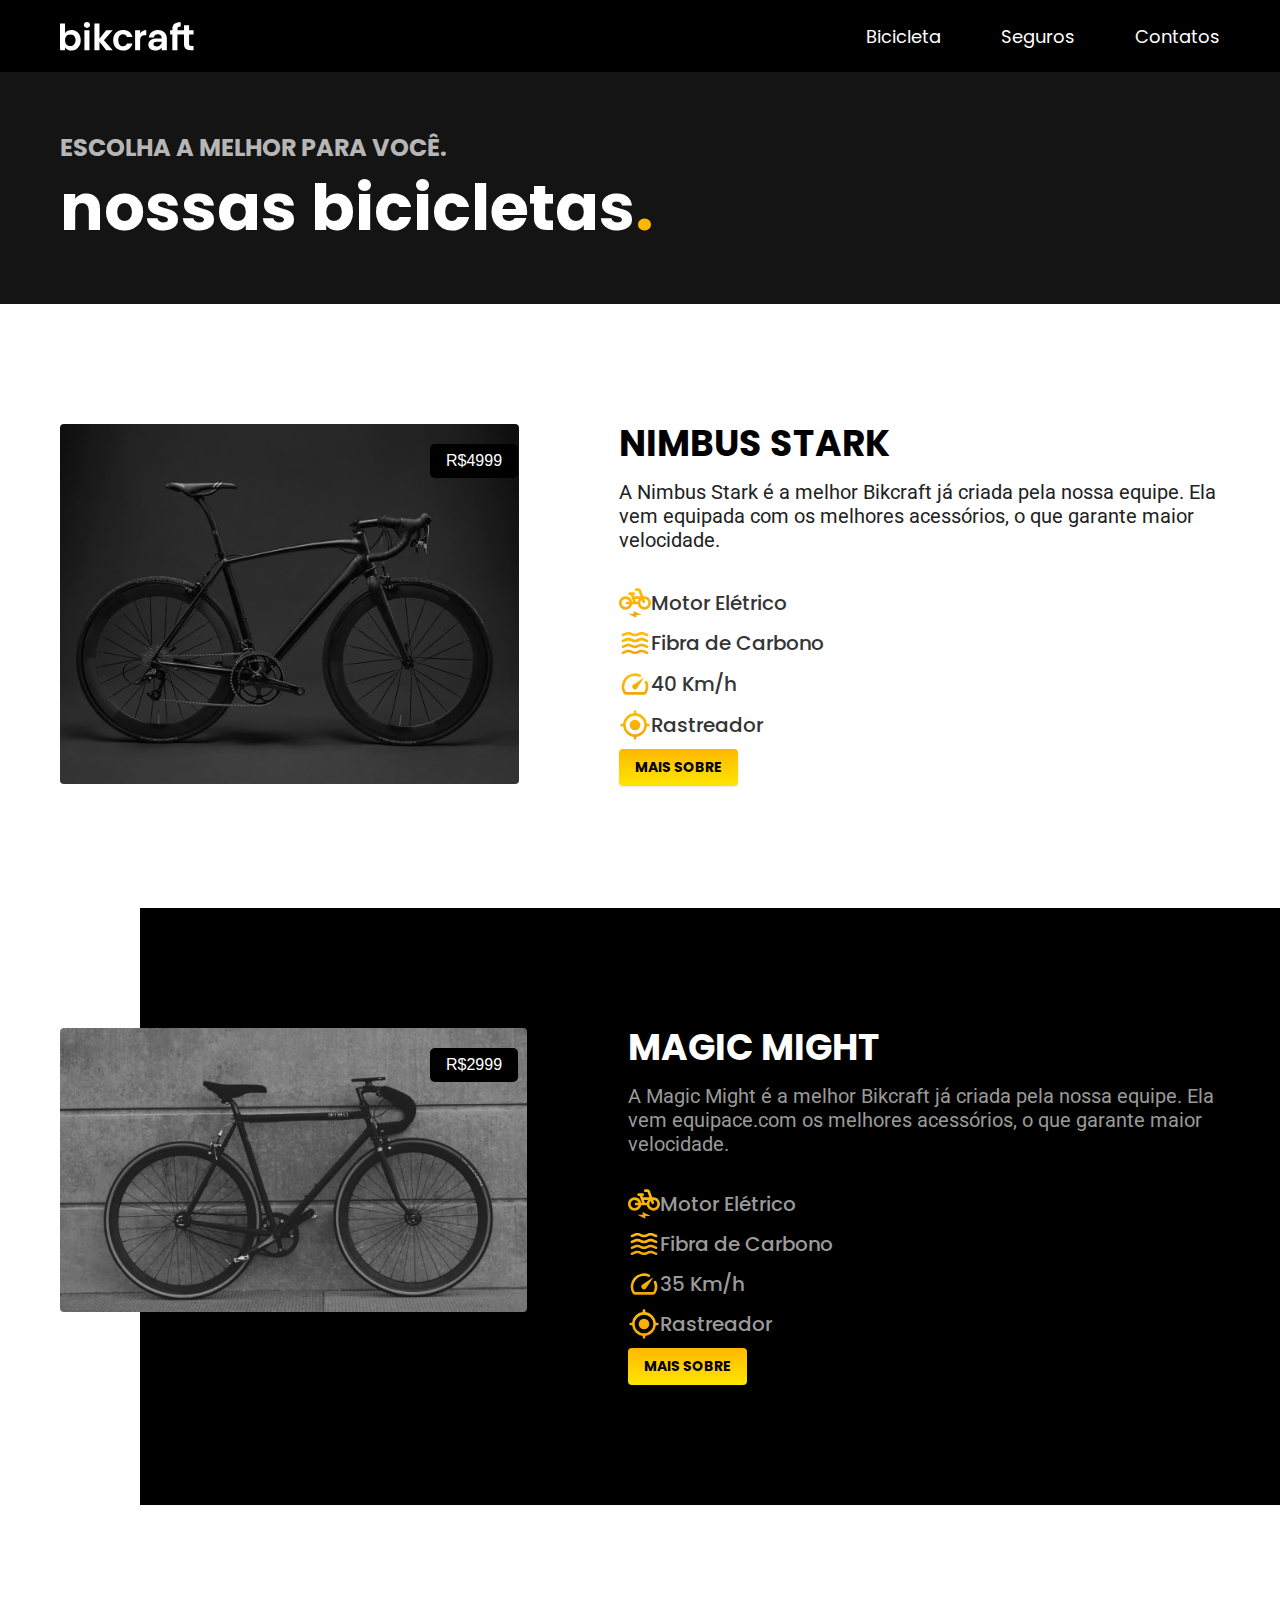
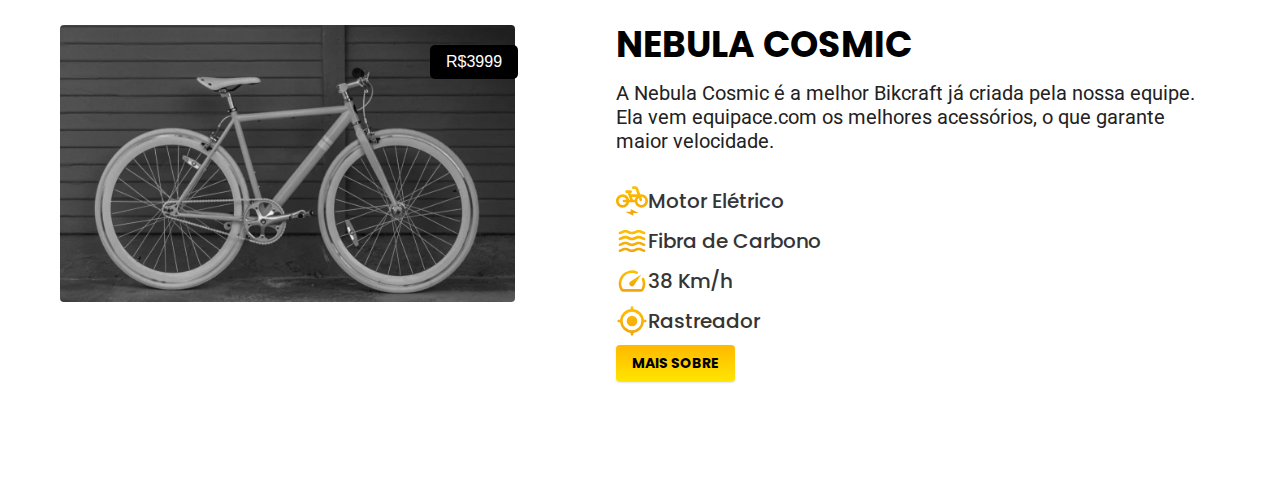
==== bicicletas.html @ c5d8ee70 "bicicletas1" ====
<!DOCTYPE html>
<html lang="pt-br">
<head>
    <meta charset="UTF-8">
    <meta http-equiv="X-UA-Compatible" content="IE=edge">
    <meta name="viewport" content="width=device-width, initial-scale=1.0">
    <title>Bikcraft-Bicicletas</title>
    <link rel="stylesheet" href="style.css">
    <link rel="preconnect" href="https://fonts.googleapis.com">
    <link rel="preconnect" href="https://fonts.gstatic.com" crossorigin>
    <link href="https://fonts.googleapis.com/css2?family=Poppins:wght@400;700&family=Roboto:wght@400;700&display=swap" rel="stylesheet">
</head>
<header class="header-bg">
    <div class="header">
        <img src="./img/bikcraft.svg" alt="Bikcraft">
        <nav aria-label="primaria">
            <ul class="menu">
                <li><a href="./bicicletas.html">Bicicleta</a></li>
                <li><a href="./seguros.html">Seguros</a></li>
                <li><a href="./contatos.html">Contatos</a></li>
            </ul>
        </nav>
     </div>
</header>
<article class="bicicletas-titulo-bg">
    <div class="bicicletas-titulos">
        <p>ESCOLHA  A MELHOR PARA VOCÊ.</p>
        <h1>nossas bicicletas<span class="ponto">.</span></h1>
    </div>
</article>
<article class="nimbus-bicicletas">
    <div class="img-nimbus">
        <img src="img/bicicleta/nimbus1.jpg" alt="Nimbus">
        <p>R$4999</p>
    </div>
    <div class="bicicletas-grid">
        <span class="bicicletas-descricao">
            <h1>NIMBUS STARK</h1>
            <p>A Nimbus Stark é a melhor Bikcraft já criada pela nossa equipe. Ela vem equipada com os melhores acessórios, o que garante maior velocidade.</p>
        </span>
        <div class="bicicletas-detalhes">
            <div >
                <img src="img/icones/eletrica.svg" alt="motor eletrica">
                <p>Motor Elétrico</p>
            </div>
            <div>
                <img src="img/icones/carbono.svg" alt="Fibra de Carbono">
                <p>Fibra de Carbono</p>
            </div>
            <div>
                <img src="img/icones/velocidade.svg" alt="Velocidade">
                <p>40 Km/h</p>
            </div>
            <div>
                <img src="img/icones/rastreador.svg" alt="Rastreador">
                <p>Rastreador</p>
            </div>
        </div>
        <div>
            <a class="intro-link-bicicletas" href="img/bicicleta/nimbus1.jpg">Mais sobre</a>
        </div>
</article>
<article class="magic-bg">
    <div class="nimbus-bicicletas">
        <div class="img-nimbus">
            <img src="img/bicicletas/magic.jpg" alt="Nimbus">
            <p>R$2999</p>
        </div>
        <div class="bicicletas-grid">
            <span class="bicicletas-descricao-magic">
                <h1>MAGIC MIGHT</h1>
                <p>A Magic Might é a melhor Bikcraft já criada pela nossa equipe. Ela vem equipace.com os melhores acessórios, o que garante maior velocidade.</p>
            </span>
            <div class="bicicletas-detalhes-magic">
                <div >
                    <img src="img/icones/eletrica.svg" alt="motor eletrica">
                    <p>Motor Elétrico</p>
                </div>
                <div>
                    <img src="img/icones/carbono.svg" alt="Fibra de Carbono">
                    <p>Fibra de Carbono</p>
                </div>
                <div>
                    <img src="img/icones/velocidade.svg" alt="Velocidade">
                    <p>35 Km/h</p>
                </div>
                <div>
                    <img src="img/icones/rastreador.svg" alt="Rastreador">
                    <p>Rastreador</p>
                </div>
            </div>
            <div>
                <a class="intro-link-bicicletas" href="img/bicicleta/nimbus1.jpg">Mais sobre</a>
            </div>
    </div>
</article>
<article class="nimbus-bicicletas">
    <div class="img-nimbus">
        <img src="img/bicicletas/nebula.jpg" alt="Nimbus">
        <p>R$3999</p>
    </div>
    <div class="bicicletas-grid">
        <span class="bicicletas-descricao">
            <h1>NEBULA COSMIC</h1>
            <p>A Nebula Cosmic é a melhor Bikcraft já criada pela nossa equipe. Ela vem equipace.com os melhores acessórios, o que garante maior velocidade.</p>
        </span>
        <div class="bicicletas-detalhes">
            <div >
                <img src="img/icones/eletrica.svg" alt="motor eletrica">
                <p>Motor Elétrico</p>
            </div>
            <div>
                <img src="img/icones/carbono.svg" alt="Fibra de Carbono">
                <p>Fibra de Carbono</p>
            </div>
            <div>
                <img src="img/icones/velocidade.svg" alt="Velocidade">
                <p>38 Km/h</p>
            </div>
            <div>
                <img src="img/icones/rastreador.svg" alt="Rastreador">
                <p>Rastreador</p>
            </div>
        </div>
        <div>
            <a class="intro-link-bicicletas" href="img/bicicleta/nimbus1.jpg">Mais sobre</a>
        </div>
</article>
---- style.css ----
@import "./header/header.css";
@import "./home/intro.css";
@import "./utilidades/utilidades.css";
@import "./utilidades/cores.css";
@import "./home/bicicletas-lista.css";
@import "./home/tecnologia.css";
@import "./home/parceiros.css";
@import "./home/depoimento.css";
@import "home/seguros.css";
@import "home/footer.css";
@import "./Termo/termo.css";
@import "./bicicletas/bicicletas.css";
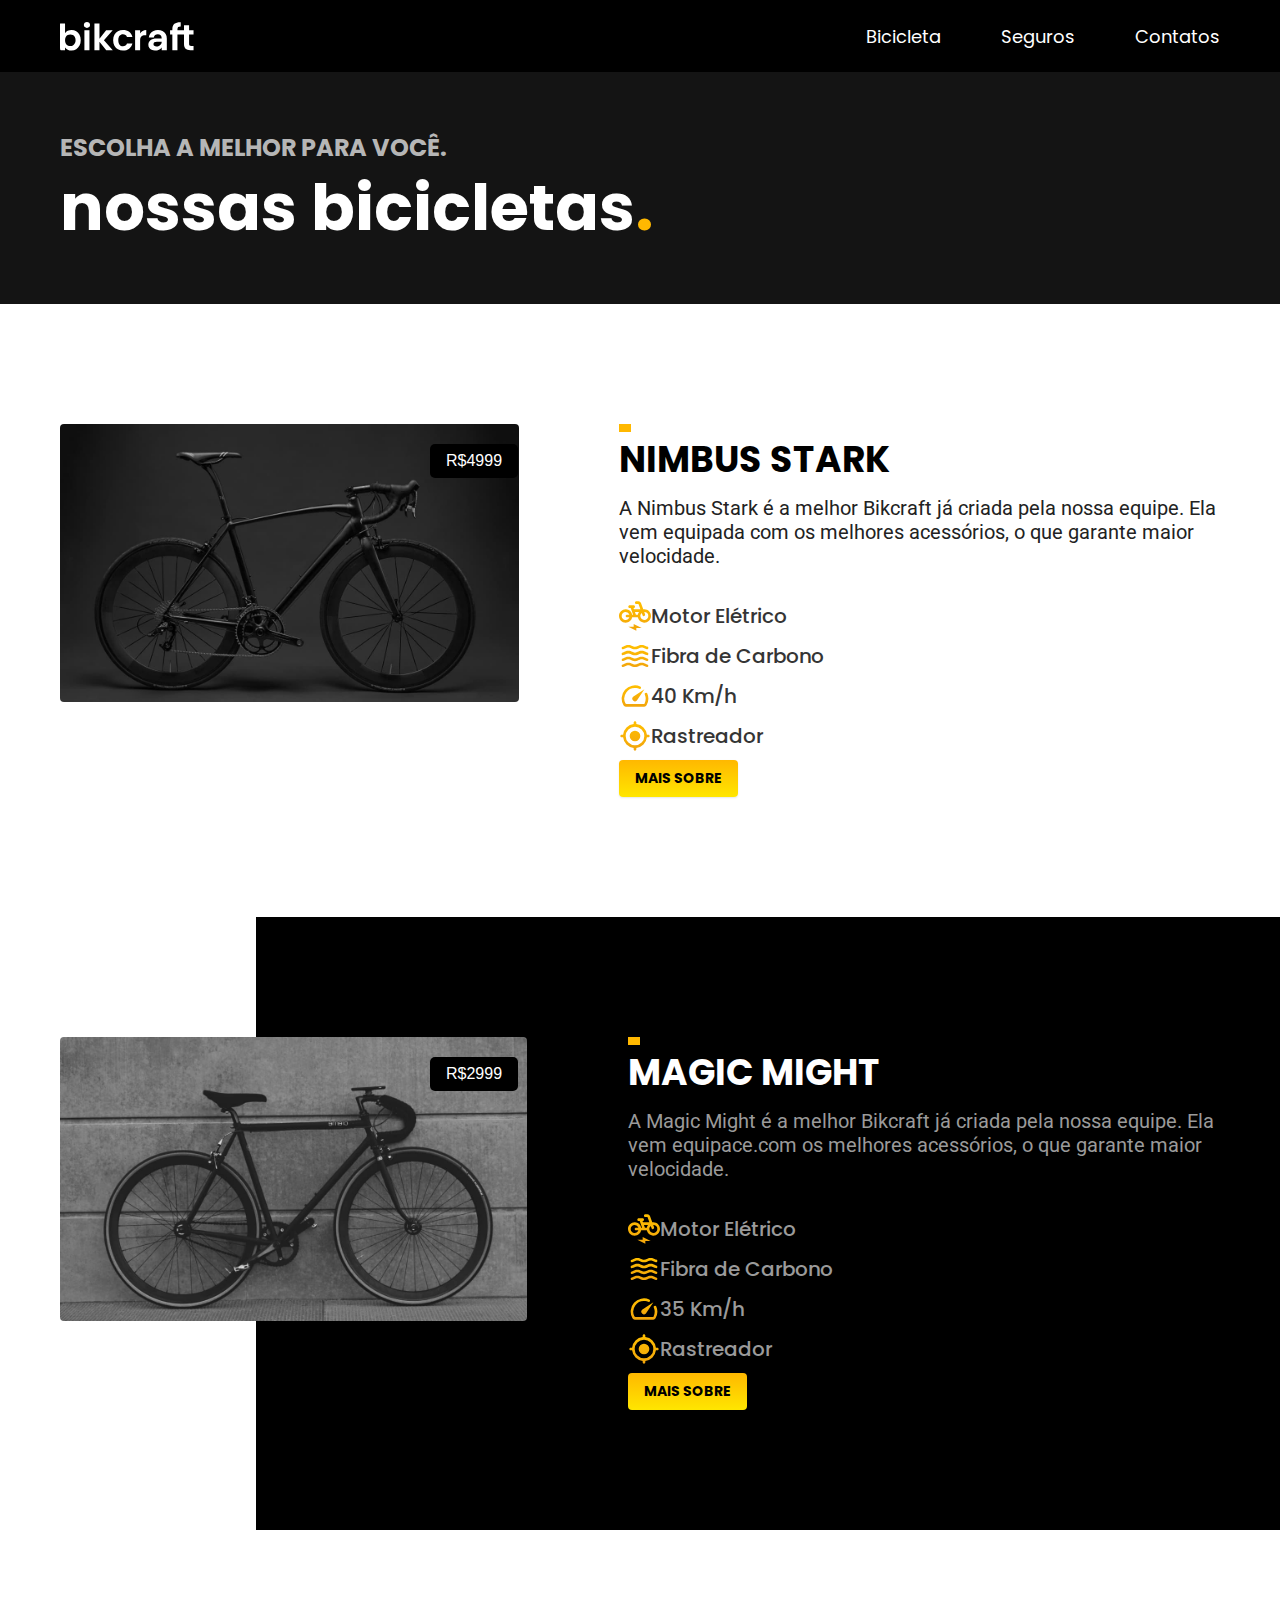
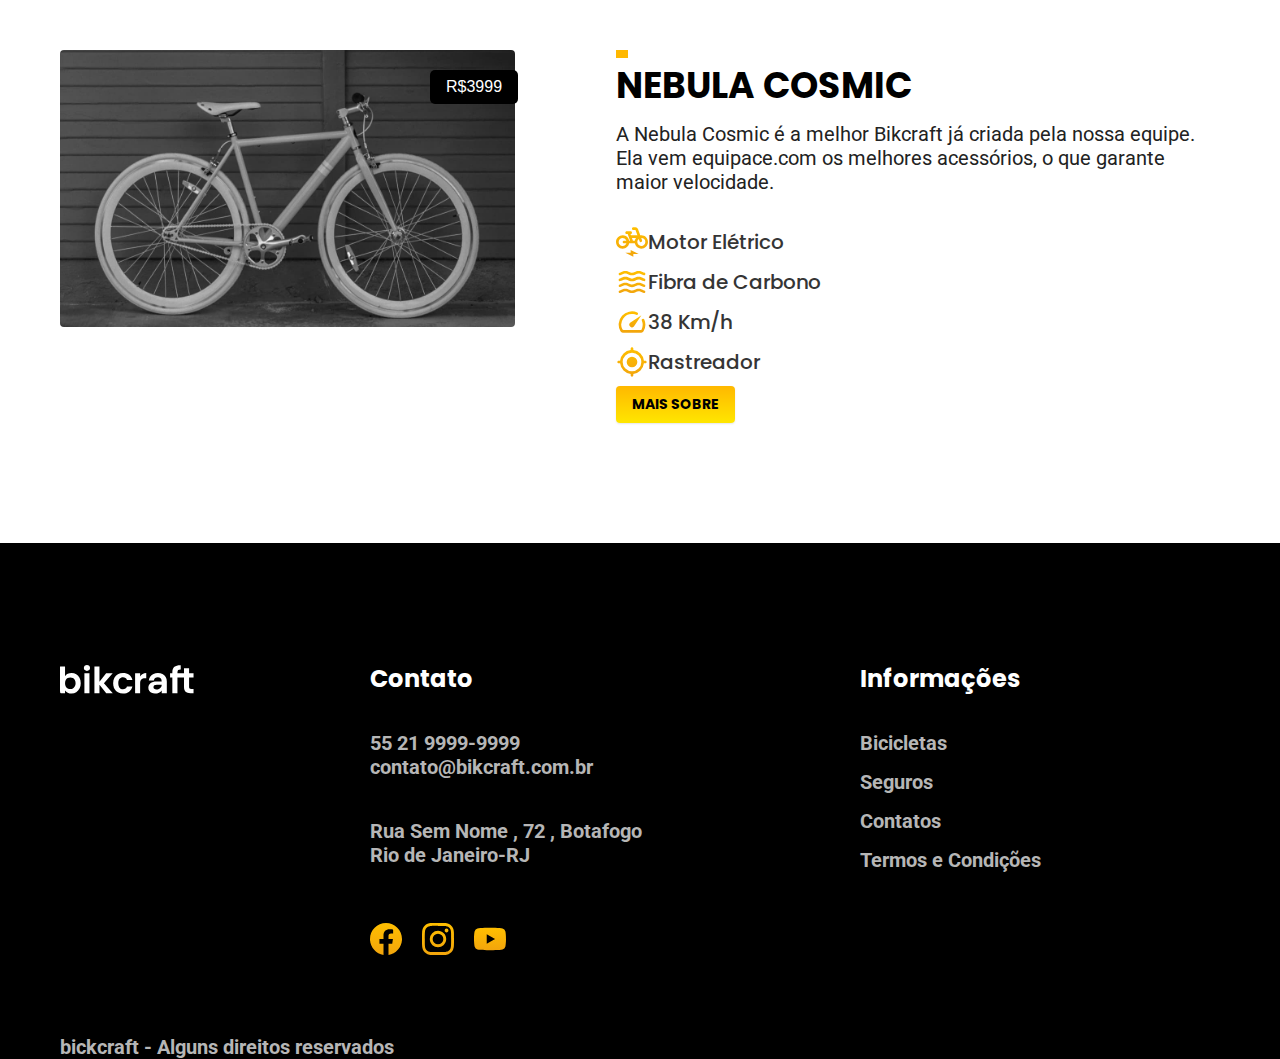
==== commit fc57e31e: "seguros" ====
--- a/bicicletas.html
+++ b/bicicletas.html
@@ -10,68 +10,36 @@
     <link rel="preconnect" href="https://fonts.gstatic.com" crossorigin>
     <link href="https://fonts.googleapis.com/css2?family=Poppins:wght@400;700&family=Roboto:wght@400;700&display=swap" rel="stylesheet">
 </head>
-<header class="header-bg">
-    <div class="header">
-        <img src="./img/bikcraft.svg" alt="Bikcraft">
-        <nav aria-label="primaria">
-            <ul class="menu">
-                <li><a href="./bicicletas.html">Bicicleta</a></li>
-                <li><a href="./seguros.html">Seguros</a></li>
-                <li><a href="./contatos.html">Contatos</a></li>
-            </ul>
-        </nav>
-     </div>
-</header>
-<article class="bicicletas-titulo-bg">
-    <div class="bicicletas-titulos">
-        <p>ESCOLHA  A MELHOR PARA VOCÊ.</p>
-        <h1>nossas bicicletas<span class="ponto">.</span></h1>
-    </div>
-</article>
-<article class="nimbus-bicicletas">
-    <div class="img-nimbus">
-        <img src="img/bicicleta/nimbus1.jpg" alt="Nimbus">
-        <p>R$4999</p>
-    </div>
-    <div class="bicicletas-grid">
-        <span class="bicicletas-descricao">
-            <h1>NIMBUS STARK</h1>
-            <p>A Nimbus Stark é a melhor Bikcraft já criada pela nossa equipe. Ela vem equipada com os melhores acessórios, o que garante maior velocidade.</p>
-        </span>
-        <div class="bicicletas-detalhes">
-            <div >
-                <img src="img/icones/eletrica.svg" alt="motor eletrica">
-                <p>Motor Elétrico</p>
-            </div>
-            <div>
-                <img src="img/icones/carbono.svg" alt="Fibra de Carbono">
-                <p>Fibra de Carbono</p>
-            </div>
-            <div>
-                <img src="img/icones/velocidade.svg" alt="Velocidade">
-                <p>40 Km/h</p>
-            </div>
-            <div>
-                <img src="img/icones/rastreador.svg" alt="Rastreador">
-                <p>Rastreador</p>
-            </div>
+<body>
+    <header class="header-bg">
+        <div class="header">
+            <img src="./img/bikcraft.svg" alt="Bikcraft">
+            <nav aria-label="primaria">
+                <ul class="menu">
+                    <li><a href="./bicicletas.html">Bicicleta</a></li>
+                    <li><a href="./seguros.html">Seguros</a></li>
+                    <li><a href="./contatos.html">Contatos</a></li>
+                </ul>
+            </nav>
+         </div>
+    </header>
+    <article class="bicicletas-titulo-bg">
+        <div class="bicicletas-titulos">
+            <p>ESCOLHA  A MELHOR PARA VOCÊ.</p>
+            <h1>nossas bicicletas<span class="ponto">.</span></h1>
         </div>
-        <div>
-            <a class="intro-link-bicicletas" href="img/bicicleta/nimbus1.jpg">Mais sobre</a>
-        </div>
-</article>
-<article class="magic-bg">
-    <div class="nimbus-bicicletas">
+    </article>
+    <article class="nimbus-bicicletas">
         <div class="img-nimbus">
-            <img src="img/bicicletas/magic.jpg" alt="Nimbus">
-            <p>R$2999</p>
+            <img src="img/bicicletas/nimbus.jpg" alt="Nimbus">
+            <p>R$4999</p>
         </div>
         <div class="bicicletas-grid">
-            <span class="bicicletas-descricao-magic">
-                <h1>MAGIC MIGHT</h1>
-                <p>A Magic Might é a melhor Bikcraft já criada pela nossa equipe. Ela vem equipace.com os melhores acessórios, o que garante maior velocidade.</p>
+            <span class="bicicletas-descricao">
+                <h1>NIMBUS STARK</h1>
+                <p>A Nimbus Stark é a melhor Bikcraft já criada pela nossa equipe. Ela vem equipada com os melhores acessórios, o que garante maior velocidade.</p>
             </span>
-            <div class="bicicletas-detalhes-magic">
+            <div class="bicicletas-detalhes">
                 <div >
                     <img src="img/icones/eletrica.svg" alt="motor eletrica">
                     <p>Motor Elétrico</p>
@@ -82,7 +50,7 @@
                 </div>
                 <div>
                     <img src="img/icones/velocidade.svg" alt="Velocidade">
-                    <p>35 Km/h</p>
+                    <p>40 Km/h</p>
                 </div>
                 <div>
                     <img src="img/icones/rastreador.svg" alt="Rastreador">
@@ -92,37 +60,102 @@
             <div>
                 <a class="intro-link-bicicletas" href="img/bicicleta/nimbus1.jpg">Mais sobre</a>
             </div>
-    </div>
-</article>
-<article class="nimbus-bicicletas">
-    <div class="img-nimbus">
-        <img src="img/bicicletas/nebula.jpg" alt="Nimbus">
-        <p>R$3999</p>
-    </div>
-    <div class="bicicletas-grid">
-        <span class="bicicletas-descricao">
-            <h1>NEBULA COSMIC</h1>
-            <p>A Nebula Cosmic é a melhor Bikcraft já criada pela nossa equipe. Ela vem equipace.com os melhores acessórios, o que garante maior velocidade.</p>
-        </span>
-        <div class="bicicletas-detalhes">
-            <div >
-                <img src="img/icones/eletrica.svg" alt="motor eletrica">
-                <p>Motor Elétrico</p>
+    </article>
+    <article class="magic-bg">
+        <div class="nimbus-bicicletas">
+            <div class="img-nimbus">
+                <img src="img/bicicletas/magic.jpg" alt="Nimbus">
+                <p>R$2999</p>
+            </div>
+            <div class="bicicletas-grid">
+                <span class="bicicletas-descricao-magic">
+                    <h1>MAGIC MIGHT</h1>
+                    <p>A Magic Might é a melhor Bikcraft já criada pela nossa equipe. Ela vem equipace.com os melhores acessórios, o que garante maior velocidade.</p>
+                </span>
+                <div class="bicicletas-detalhes-magic">
+                    <div >
+                        <img src="img/icones/eletrica.svg" alt="motor eletrica">
+                        <p>Motor Elétrico</p>
+                    </div>
+                    <div>
+                        <img src="img/icones/carbono.svg" alt="Fibra de Carbono">
+                        <p>Fibra de Carbono</p>
+                    </div>
+                    <div>
+                        <img src="img/icones/velocidade.svg" alt="Velocidade">
+                        <p>35 Km/h</p>
+                    </div>
+                    <div>
+                        <img src="img/icones/rastreador.svg" alt="Rastreador">
+                        <p>Rastreador</p>
+                    </div>
+                </div>
+                <div>
+                    <a class="intro-link-bicicletas" href="img/bicicleta/nimbus1.jpg">Mais sobre</a>
+                </div>
+        </div>
+    </article>
+    <article class="nimbus-bicicletas">
+        <div class="img-nimbus">
+            <img src="img/bicicletas/nebula.jpg" alt="Nimbus">
+            <p>R$3999</p>
+        </div>
+        <div class="bicicletas-grid">
+            <span class="bicicletas-descricao">
+                <h1>NEBULA COSMIC</h1>
+                <p>A Nebula Cosmic é a melhor Bikcraft já criada pela nossa equipe. Ela vem equipace.com os melhores acessórios, o que garante maior velocidade.</p>
+            </span>
+            <div class="bicicletas-detalhes">
+                <div >
+                    <img src="img/icones/eletrica.svg" alt="motor eletrica">
+                    <p>Motor Elétrico</p>
+                </div>
+                <div>
+                    <img src="img/icones/carbono.svg" alt="Fibra de Carbono">
+                    <p>Fibra de Carbono</p>
+                </div>
+                <div>
+                    <img src="img/icones/velocidade.svg" alt="Velocidade">
+                    <p>38 Km/h</p>
+                </div>
+                <div>
+                    <img src="img/icones/rastreador.svg" alt="Rastreador">
+                    <p>Rastreador</p>
+                </div>
             </div>
             <div>
-                <img src="img/icones/carbono.svg" alt="Fibra de Carbono">
-                <p>Fibra de Carbono</p>
+                <a class="intro-link-bicicletas" href="img/bicicleta/nimbus1.jpg">Mais sobre</a>
             </div>
-            <div>
-                <img src="img/icones/velocidade.svg" alt="Velocidade">
-                <p>38 Km/h</p>
+    </article>
+    <footer class="footer-br">
+        <div class="footer">
+            <div class="footer-marca">
+                <img src="img/bikcraft.svg" alt="Marca">
             </div>
-            <div>
-                <img src="img/icones/rastreador.svg" alt="Rastreador">
-                <p>Rastreador</p>
+            <div class="contato-footer">
+                <h1 class="footer-contato-titulo">Contato</h1>
+                <ul class="lista-contato">
+                    <li>55 21 9999-9999</li>
+                    <li>contato@bikcraft.com.br</li>
+                    <li>Rua Sem Nome , 72 , Botafogo</li>
+                    <li>Rio de Janeiro-RJ</li>
+                </ul>
+                <div class="redes">
+                    <img src="img/redes/facebook-p.svg" alt="FACE">
+                    <img src="img/redes/instagram-p.svg" alt="insta">
+                    <img src="img/redes/youtube-p.svg" alt="youtube">
+                </div>
+            </div>
+            <div class="inforamacao-footer">
+                <h1 class="footer-contato-titulo">Informações</h1>
+                <ul class="lista-site">
+                    <li class="lista-site-1"><a href="./bicicletas.html">Bicicletas</a></li>
+                    <li class="lista-site-2"><a href="./seguros.html">Seguros</a></li>
+                    <li class="lista-site-3"><a href="./contatos.html">Contatos</a></li>
+                    <li class="lista-site-4"><a href="termo.html">Termos e Condições</a></li>
+                </ul>
             </div>
         </div>
-        <div>
-            <a class="intro-link-bicicletas" href="img/bicicleta/nimbus1.jpg">Mais sobre</a>
-        </div>
-</article>
+        <p class="direitos">bickcraft - Alguns direitos reservados</p>
+    </footer>
+</body>
--- a/style.css
+++ b/style.css
@@ -10,4 +10,5 @@
 @import "home/footer.css";
 @import "./Termo/termo.css";
 @import "./bicicletas/bicicletas.css";
+@import "./seguros/seguro.css";
 
